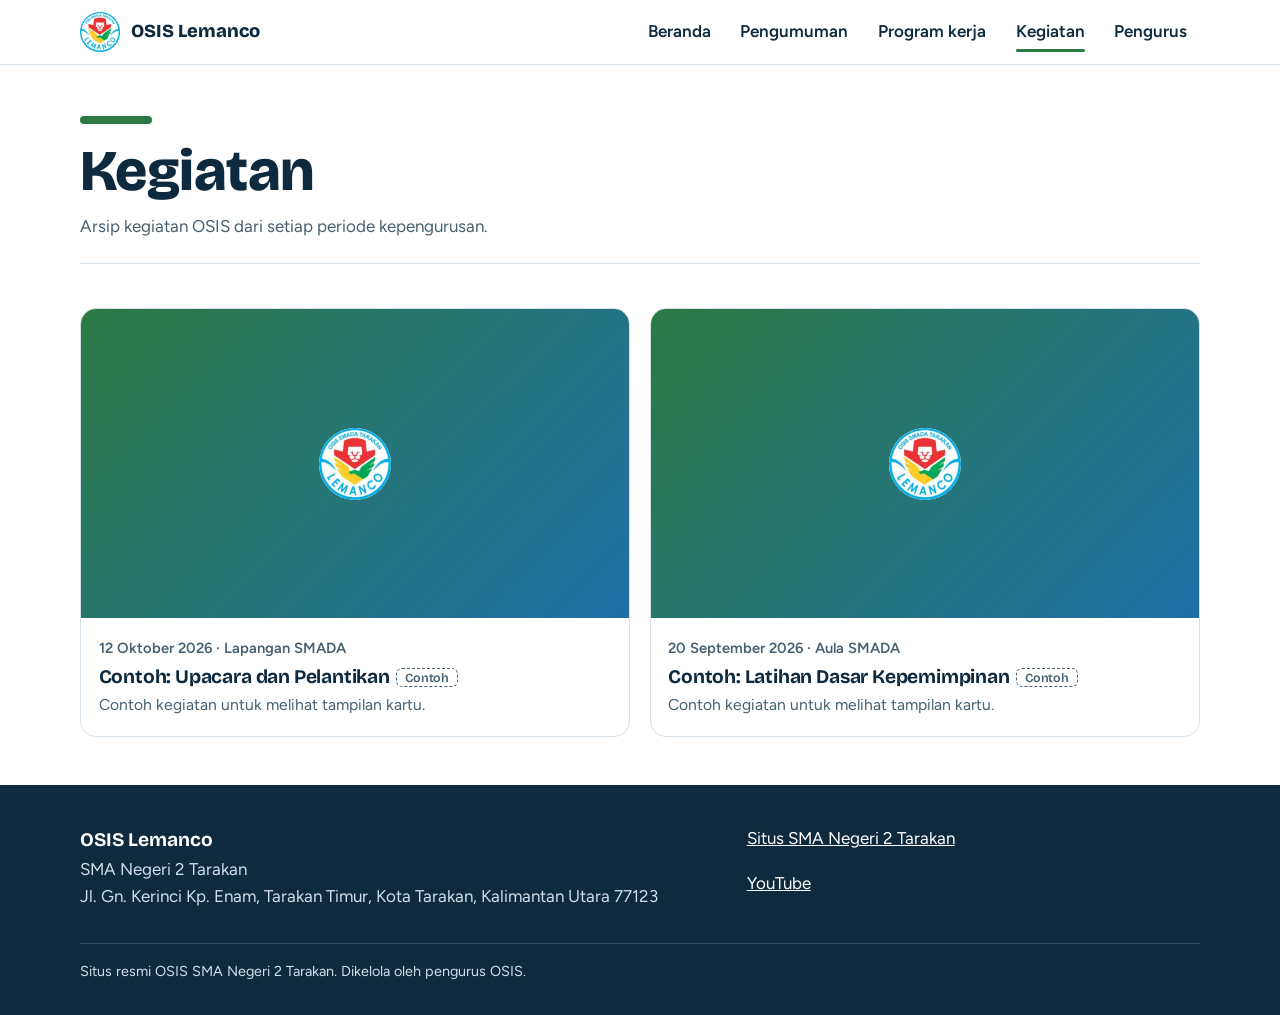
==== kegiatan.html @ 52ef7c07 "Desain awal situs OSIS Lemanco Co-Authored-By: Claude Sonnet 5.5 <noreply@anthropic.com> Claude-Sess" ====
<!doctype html>
<html lang="id">
<head>
<meta charset="utf-8">
<meta name="viewport" content="width=device-width,initial-scale=1">
<title>Kegiatan – OSIS Lemanco</title>
<meta name="description" content="Dokumentasi kegiatan OSIS Lemanco SMA Negeri 2 Tarakan.">
<meta name="theme-color" content="#0E2A3F">
<link rel="icon" type="image/png" href="assets/favicon.png">
<link rel="apple-touch-icon" href="assets/apple-touch-icon.png">
<meta property="og:title" content="Kegiatan – OSIS Lemanco">
<meta property="og:description" content="Dokumentasi kegiatan OSIS Lemanco SMA Negeri 2 Tarakan.">
<meta property="og:image" content="https://osislemanco-sman2trk.github.io/assets/logo.png">
<link rel="preconnect" href="https://fonts.googleapis.com">
<link rel="preconnect" href="https://fonts.gstatic.com" crossorigin>
<link href="https://fonts.googleapis.com/css2?family=Bricolage+Grotesque:opsz,wght@12..96,700;12..96,800&family=Figtree:wght@400;600;700&display=swap" rel="stylesheet">
<link rel="stylesheet" href="css/style.css">
</head>
<body data-page="kegiatan">
<a class="skip" href="#main">Langsung ke isi</a>
<header id="site-header"></header>
<main id="main">
<div id="list-view">
<div class="wrap page-title cat-green"><span class="bar"></span><h1>Kegiatan</h1><p>Arsip kegiatan OSIS dari setiap periode kepengurusan.</p></div>
<div class="wrap cat-green"><div class="filters" id="filters"></div><div class="keg-grid" id="grid"></div></div>
</div>
<div id="content"></div>
</main>
<footer id="site-footer"></footer>
<script src="js/app.js"></script>
</body>
</html>
---- css/style.css ----
:root{
  --ink:#0E2A3F; --ink-2:#47606F; --sky:#3F9AD8; --sky-deep:#1F6FA8; --sky-soft:#E8F3FB;
  --red:#C8332F; --yellow:#F5C842; --green:#2C7A44; --paper:#fff; --mist:#F4F8FB; --line:#D6E2EB;
  --f-display:'Bricolage Grotesque','Avenir Next','Segoe UI',system-ui,sans-serif;
  --f-body:'Figtree','Avenir Next','Segoe UI',system-ui,sans-serif;
  --wrap:1120px;
}
*{box-sizing:border-box}
html{scroll-behavior:smooth}
body{margin:0;font-family:var(--f-body);font-size:1.0625rem;line-height:1.6;color:var(--ink);background:var(--paper);-webkit-text-size-adjust:100%}
img{max-width:100%;display:block}
a{color:var(--sky-deep)}
:focus-visible{outline:3px solid var(--yellow);outline-offset:3px;border-radius:4px}
.wrap{width:min(var(--wrap),100% - 2rem);margin-inline:auto}
h1,h2,h3{font-family:var(--f-display);line-height:1.1;margin:0;letter-spacing:-.01em}
h2{font-size:clamp(1.6rem,3.4vw,2.3rem);font-weight:800}
h3{font-size:1.2rem;font-weight:700}
p{margin:0}
.skip{position:absolute;left:-999px;top:0;background:var(--yellow);color:var(--ink);padding:.6rem 1rem;z-index:100}
.skip:focus{left:0}

/* header */
.site-header{position:sticky;top:0;z-index:50;background:rgba(255,255,255,.96);border-bottom:1px solid var(--line);backdrop-filter:blur(6px)}
.site-header .wrap{display:flex;align-items:center;gap:1rem;min-height:64px}
.brand{display:flex;align-items:center;gap:.7rem;text-decoration:none;color:var(--ink);font-family:var(--f-display);font-weight:800;font-size:1.15rem}
.brand img{width:40px;height:40px}
.nav{margin-left:auto;display:flex;gap:.25rem}
.nav a{position:relative;padding:.5rem .8rem;text-decoration:none;color:var(--ink);font-weight:600;border-radius:8px}
.nav a:hover{background:var(--mist)}
.nav a[aria-current="page"]::after{content:"";position:absolute;left:.8rem;right:.8rem;bottom:2px;height:3px;border-radius:3px;background:var(--cat,var(--sky))}
.menu-btn{display:none;margin-left:auto;background:none;border:1px solid var(--line);border-radius:10px;padding:.45rem .7rem;font:inherit;font-weight:600;color:var(--ink)}
@media(max-width:760px){
  .menu-btn{display:block}
  .nav{display:none;position:absolute;top:64px;left:0;right:0;background:#fff;border-bottom:1px solid var(--line);flex-direction:column;padding:.5rem 1rem 1rem;margin:0}
  .nav.is-open{display:flex}
  .nav a{padding:.8rem .6rem}
}

/* hero */
.hero{background:var(--ink);color:#fff;padding:clamp(2.5rem,7vw,5rem) 0 clamp(2rem,5vw,3.5rem)}
.hero .wrap{display:grid;grid-template-columns:1.3fr .7fr;gap:2rem;align-items:center}
.hero small{display:block;font-size:1.05rem;color:#BFD6E6;margin-bottom:.6rem}
.hero h1{font-size:clamp(3.4rem,13vw,8.4rem);font-weight:800;line-height:.9;letter-spacing:-.035em}
.hero p.lead{font-size:clamp(1.1rem,2.2vw,1.35rem);max-width:36ch;margin-top:1.2rem;color:#E4EEF5}
.hero-logo{justify-self:center;width:min(100%,320px);aspect-ratio:1;border-radius:50%;background:#fff;box-shadow:0 0 0 10px rgba(63,154,216,.35),0 0 0 22px rgba(63,154,216,.15)}
.hero-logo img{width:100%;height:100%}
.hero-cta{display:flex;flex-wrap:wrap;gap:.8rem;margin-top:1.8rem}
.btn{display:inline-block;padding:.8rem 1.3rem;border-radius:999px;font-weight:700;text-decoration:none;border:2px solid transparent}
.btn-yellow{background:var(--yellow);color:var(--ink)}
.btn-yellow:hover{background:#ffd95e}
.btn-ghost{border-color:#6F8EA5;color:#fff}
.btn-ghost:hover{background:rgba(255,255,255,.1)}
.vband{display:block;width:100%;height:clamp(36px,6vw,84px);margin-top:-1px}
@media(max-width:760px){.hero .wrap{grid-template-columns:1fr}.hero-logo{width:200px;order:-1;justify-self:start}}

/* sections */
.section{padding:clamp(2.5rem,6vw,4.5rem) 0}
.section.alt{background:var(--mist)}
.section-head{display:flex;align-items:end;justify-content:space-between;gap:1rem;margin-bottom:1.6rem;flex-wrap:wrap}
.section-head.solo{margin-bottom:0}
.section-head p{color:var(--ink-2);max-width:46ch;margin-top:.4rem}
.more{font-weight:700;text-decoration:none}
.more:hover{text-decoration:underline}
.page-title{padding:clamp(2rem,5vw,3.2rem) 0 1.4rem;border-bottom:1px solid var(--line)}
.page-title h1{font-size:clamp(2.2rem,6vw,3.6rem);font-weight:800}
.page-title p{margin-top:.6rem;color:var(--ink-2);max-width:52ch}
.page-title .bar{display:block;width:72px;height:8px;border-radius:8px;background:var(--cat,var(--sky));margin-bottom:1rem}

.chip{display:inline-block;padding:.15rem .6rem;border-radius:999px;font-size:.85rem;font-weight:700;background:var(--cat,var(--sky));color:#fff}
.chip.on-yellow{color:var(--ink)}
.sample{display:inline-block;margin-left:.4rem;padding:.1rem .5rem;border:1px dashed var(--ink-2);border-radius:6px;font-size:.78rem;color:var(--ink-2);vertical-align:middle;font-weight:600}
.cat-red{--cat:var(--red)}.cat-yellow{--cat:var(--yellow)}.cat-green{--cat:var(--green)}.cat-sky{--cat:var(--sky-deep)}

/* announcement list */
.ann-list{list-style:none;margin:0;padding:0;border-top:1px solid var(--line)}
.ann{display:grid;grid-template-columns:120px 1fr;gap:1.2rem;padding:1.2rem 0 1.2rem 1rem;border-bottom:1px solid var(--line);border-left:6px solid var(--red);margin-left:0}
.ann time{color:var(--ink-2);font-weight:600;font-size:.95rem}
.ann h3 a{color:var(--ink);text-decoration:none}
.ann h3 a:hover{text-decoration:underline}
.ann p{color:var(--ink-2);margin-top:.35rem;max-width:62ch}
.ann .pin{display:inline-block;margin-bottom:.3rem}
@media(max-width:600px){.ann{grid-template-columns:1fr;gap:.3rem}}

/* programs */
.prog-grid{display:grid;grid-template-columns:repeat(auto-fit,minmax(240px,1fr));gap:1rem}
.prog{background:#fff;border:1px solid var(--line);border-top:8px solid var(--yellow);border-radius:4px 4px 16px 4px;padding:1.2rem}
.prog h3{margin:.6rem 0 .4rem}
.prog p{color:var(--ink-2);font-size:.98rem}
.prog .meta{margin-top:.8rem;font-size:.9rem;font-weight:600;color:var(--ink-2)}
.status{display:inline-block;font-weight:800;font-size:.85rem;padding:.12rem .55rem;border-radius:6px;background:var(--sky-soft);color:var(--sky-deep)}
.status.berjalan{background:#FFF2C2;color:#6B5200}
.status.selesai{background:#DDF1E3;color:var(--green)}

/* kegiatan */
.keg-grid{display:grid;grid-template-columns:repeat(auto-fit,minmax(260px,1fr));gap:1.2rem}
.keg{display:flex;flex-direction:column;background:#fff;border-radius:16px;overflow:hidden;border:1px solid var(--line);text-decoration:none;color:inherit}
.keg:hover{border-color:var(--green)}
.keg .cover{aspect-ratio:16/9;background:linear-gradient(135deg,var(--green),var(--sky-deep));display:grid;place-items:center}
.keg .cover img{width:100%;height:100%;object-fit:cover}
.keg .cover img.ph{width:72px;height:72px;object-fit:contain;background:#fff;border-radius:50%}
.keg .body{padding:1rem 1.1rem 1.2rem}
.keg time{font-size:.92rem;color:var(--ink-2);font-weight:600}
.keg h3{margin:.3rem 0 .3rem}
.keg p{color:var(--ink-2);font-size:.98rem}

/* filter */
.filters{display:flex;flex-wrap:wrap;gap:.5rem;margin:1.4rem 0}
.filters button{font:inherit;font-weight:600;border:1.5px solid var(--line);background:#fff;color:var(--ink);padding:.4rem .9rem;border-radius:999px;cursor:pointer}
.filters button[aria-pressed="true"]{background:var(--ink);border-color:var(--ink);color:#fff}

/* pengurus */
.group{margin-top:2rem}
.group h2{font-size:1.4rem;margin-bottom:1rem;padding-left:.8rem;border-left:6px solid var(--sky)}
.people{display:grid;grid-template-columns:repeat(auto-fill,minmax(200px,1fr));gap:1rem}
.person{display:flex;gap:.8rem;align-items:center;padding:.8rem;border:1px solid var(--line);border-radius:14px;background:#fff}
.avatar{flex:none;width:56px;height:56px;border-radius:50%;background:var(--sky-soft);color:var(--sky-deep);display:grid;place-items:center;font-family:var(--f-display);font-weight:800;font-size:1.2rem;overflow:hidden}
.avatar img{width:100%;height:100%;object-fit:cover}
.person strong{display:block;line-height:1.25}
.person span{font-size:.92rem;color:var(--ink-2)}
.person .empty{font-style:italic}

/* article */
.article{max-width:68ch;padding:2rem 0 4rem}
.article h1{font-size:clamp(2rem,5vw,3rem);font-weight:800;margin:.6rem 0 .5rem}
.article time{color:var(--ink-2);font-weight:600}
.article .text p{margin-top:1.1rem}
.back{display:inline-block;margin-top:1.5rem;font-weight:700}

.empty-state{padding:2rem;border:2px dashed var(--line);border-radius:16px;color:var(--ink-2);text-align:center}

/* footer */
.site-footer{background:var(--ink);color:#CFE0EC;padding:2.5rem 0 2rem;margin-top:3rem}
.site-footer .wrap{display:grid;grid-template-columns:1.4fr 1fr;gap:2rem}
.site-footer a{color:#fff}
.site-footer strong{font-family:var(--f-display);font-size:1.2rem;color:#fff}
.site-footer ul{list-style:none;margin:0;padding:0;display:grid;gap:.3rem}
.site-footer .legal{grid-column:1/-1;border-top:1px solid #2C4A60;padding-top:1rem;font-size:.9rem}
@media(max-width:700px){.site-footer .wrap{grid-template-columns:1fr}}
.is-filtered-out{display:none !important}
@media(prefers-reduced-motion:reduce){html{scroll-behavior:auto}}
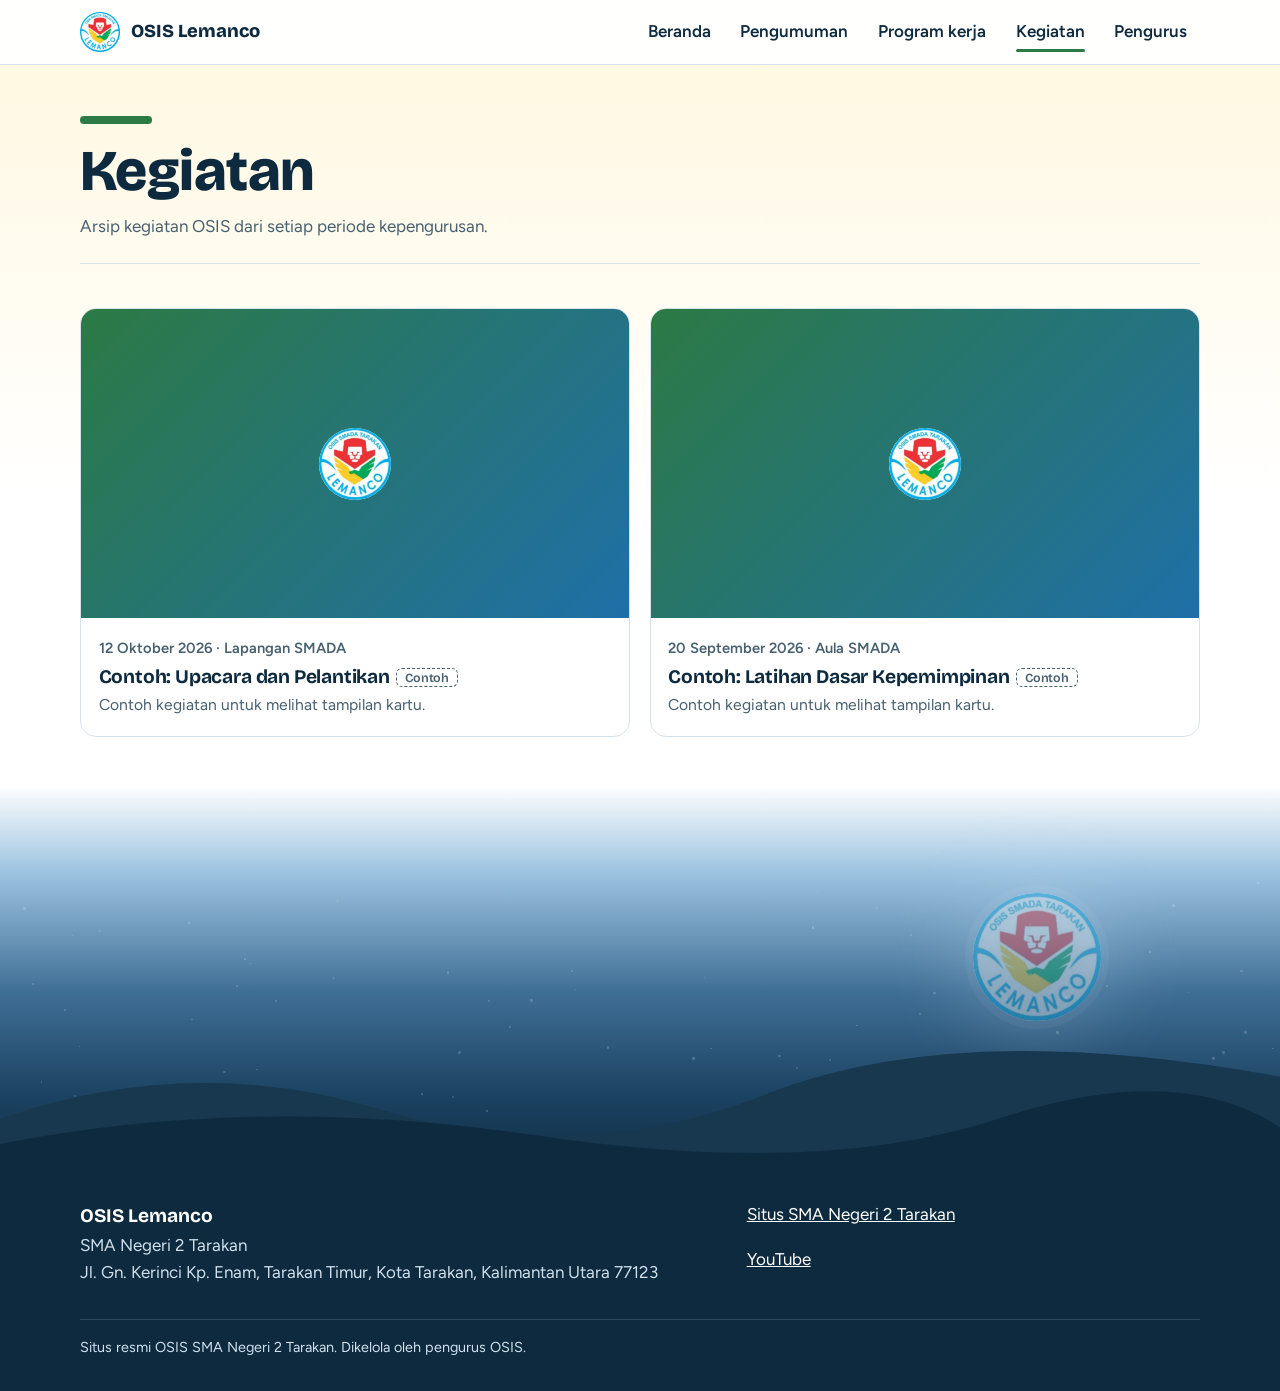
==== commit 5d9e8081: "Percantik: cahaya hero, langit malam, perjalanan waktu (adaptasi Rohis) Co-Authored-By: Claude Sonne" ====
--- a/kegiatan.html
+++ b/kegiatan.html
@@ -28,5 +28,6 @@
 </main>
 <footer id="site-footer"></footer>
 <script src="js/app.js"></script>
+<script src="js/night.js" defer></script>
 </body>
 </html>
--- a/css/style.css
+++ b/css/style.css
@@ -37,10 +37,10 @@
 }
 
 /* hero */
-.hero{background:var(--ink);color:#fff;padding:clamp(2.5rem,7vw,5rem) 0 clamp(2rem,5vw,3.5rem)}
+.hero{position:relative;isolation:isolate;overflow:hidden;background:radial-gradient(55% 62% at 78% 42%,rgba(63,154,216,.38),rgba(63,154,216,0) 70%),var(--ink);color:#fff;padding:clamp(2.5rem,7vw,5rem) 0 clamp(2rem,5vw,3.5rem)}
 .hero .wrap{display:grid;grid-template-columns:1.3fr .7fr;gap:2rem;align-items:center}
 .hero small{display:block;font-size:1.05rem;color:#BFD6E6;margin-bottom:.6rem}
-.hero h1{font-size:clamp(3.4rem,13vw,8.4rem);font-weight:800;line-height:.9;letter-spacing:-.035em}
+.hero h1{font-size:clamp(3.4rem,13vw,8.4rem);font-weight:800;line-height:.9;letter-spacing:-.02em}
 .hero p.lead{font-size:clamp(1.1rem,2.2vw,1.35rem);max-width:36ch;margin-top:1.2rem;color:#E4EEF5}
 .hero-logo{justify-self:center;width:min(100%,320px);aspect-ratio:1;border-radius:50%;background:#fff;box-shadow:0 0 0 10px rgba(63,154,216,.35),0 0 0 22px rgba(63,154,216,.15)}
 .hero-logo img{width:100%;height:100%}
@@ -51,7 +51,7 @@
 .btn-ghost{border-color:#6F8EA5;color:#fff}
 .btn-ghost:hover{background:rgba(255,255,255,.1)}
 .vband{display:block;width:100%;height:clamp(36px,6vw,84px);margin-top:-1px}
-@media(max-width:760px){.hero .wrap{grid-template-columns:1fr}.hero-logo{width:200px;order:-1;justify-self:start}}
+@media(max-width:760px){.hero .wrap{grid-template-columns:1fr}.hero-logo{width:190px;order:-1;justify-self:start;margin:22px 0 14px 22px}}
 
 /* sections */
 .section{padding:clamp(2.5rem,6vw,4.5rem) 0}
@@ -129,7 +129,7 @@
 .empty-state{padding:2rem;border:2px dashed var(--line);border-radius:16px;color:var(--ink-2);text-align:center}
 
 /* footer */
-.site-footer{background:var(--ink);color:#CFE0EC;padding:2.5rem 0 2rem;margin-top:3rem}
+.site-footer{background:var(--ink);color:#CFE0EC;padding:1rem 0 2rem;margin-top:0}
 .site-footer .wrap{display:grid;grid-template-columns:1.4fr 1fr;gap:2rem}
 .site-footer a{color:#fff}
 .site-footer strong{font-family:var(--f-display);font-size:1.2rem;color:#fff}
@@ -138,3 +138,35 @@
 @media(max-width:700px){.site-footer .wrap{grid-template-columns:1fr}}
 .is-filtered-out{display:none !important}
 @media(prefers-reduced-motion:reduce){html{scroll-behavior:auto}}
+
+/* cahaya hero (js/hero-light.js) */
+.hero .wrap{position:relative}
+.hero-rays{position:absolute;inset:0;z-index:-1;pointer-events:none;mix-blend-mode:screen;filter:blur(3px);opacity:.8;animation:rays-sway 28s ease-in-out infinite alternate}
+.hero-dust{position:absolute;inset:0;width:100%;height:100%;z-index:-1;pointer-events:none}
+@keyframes rays-sway{from{transform:rotate(-.8deg);opacity:.7}to{transform:rotate(.8deg);opacity:.9}}
+.hero-logo{animation:none}
+.hero.is-ready .hero-logo{animation:rise-in 900ms cubic-bezier(.2,.7,.2,1) both,float-soft 7s ease-in-out 1s infinite alternate;animation-delay:var(--hd,0ms),1s}
+.hero.is-prep .hero-in{opacity:0}
+.hero.is-ready .hero-in{animation:rise-in 900ms cubic-bezier(.2,.7,.2,1) both;animation-delay:var(--hd,0ms)}
+@keyframes rise-in{from{opacity:0;transform:translateY(18px)}to{opacity:1;transform:none}}
+@keyframes float-soft{from{translate:0 0}to{translate:0 -10px}}
+
+/* perjalanan waktu halaman (js/night.js) */
+.journey-tint{position:fixed;inset:0;z-index:-1;pointer-events:none}
+.journey-morning{background:linear-gradient(180deg,#FFF7DD 0%,#FFFFFF 55%);opacity:calc(1 - var(--journey,0) * 1.2)}
+.journey-evening{background:linear-gradient(180deg,#FFFFFF 40%,#DCEBF7 100%);opacity:calc(var(--journey,0) * .95)}
+
+/* langit malam di atas footer */
+.night{position:relative;height:clamp(240px,40vw,400px);margin-top:3rem;overflow:hidden;background:linear-gradient(180deg,rgba(255,255,255,0) 0%,#9CC3E0 22%,#3F6E95 52%,#1B4261 78%,#0E2A3F 100%)}
+.stars{position:absolute;inset:0;opacity:var(--night,1)}
+.stars i{position:absolute;border-radius:50%;background:#fff;animation:twinkle 4s ease-in-out infinite}
+@keyframes twinkle{0%,100%{opacity:.95}50%{opacity:.25}}
+.night-moon{position:absolute;right:clamp(1rem,14%,12rem);top:18%;width:clamp(84px,12vw,128px);aspect-ratio:1;opacity:calc(.25 + var(--night,1) * .75);transform:translateY(calc((1 - var(--night,1)) * 44px))}
+.night-moon img{width:100%;height:100%;border-radius:50%;background:#fff;box-shadow:0 0 0 8px rgba(255,255,255,.12),0 0 70px 22px rgba(190,222,248,.5)}
+.hills{position:absolute;left:0;right:0;bottom:-1px;width:100%;height:42%;display:block}
+@media(prefers-reduced-motion:reduce){
+  .hero-rays,.hero.is-ready .hero-logo,.stars i{animation:none}
+  .hero.is-prep .hero-in{opacity:1}
+  .hero.is-ready .hero-in{animation:none}
+  .hero.is-ready .hero-logo{animation:none}
+}
